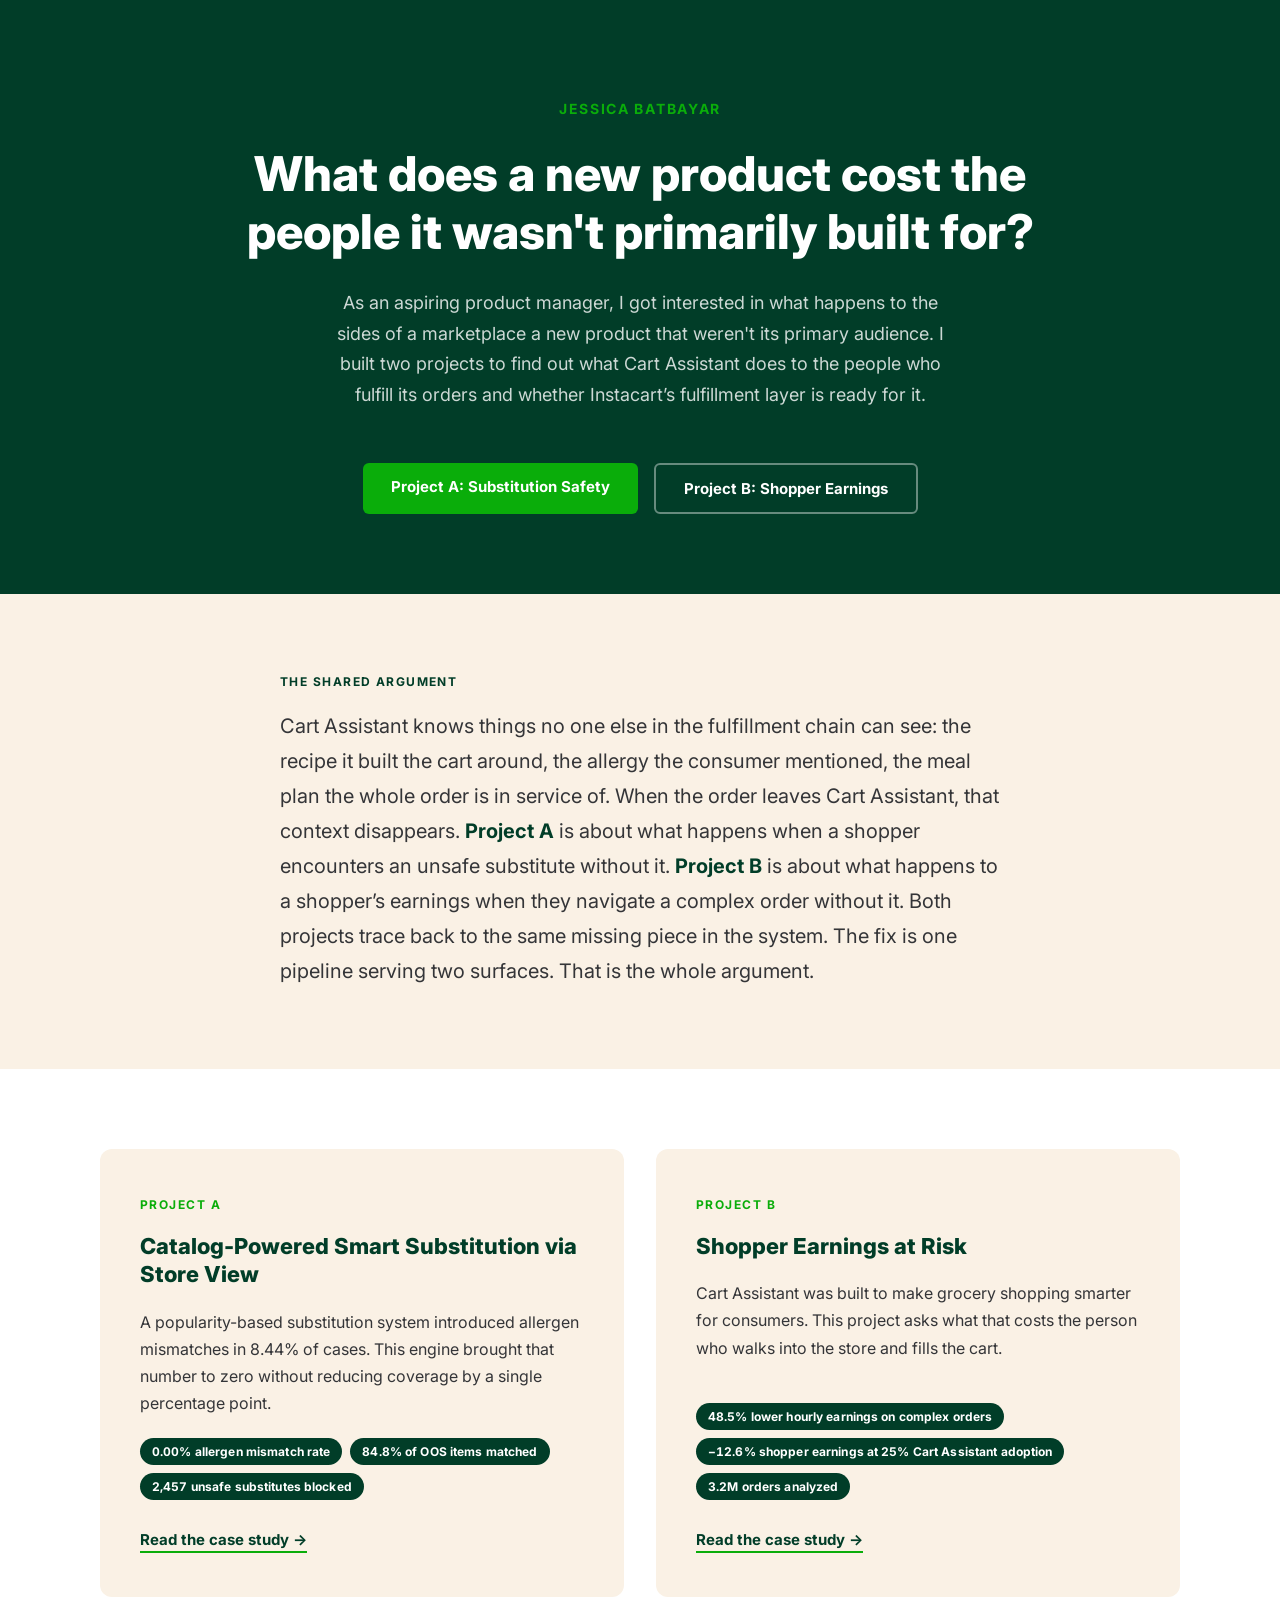
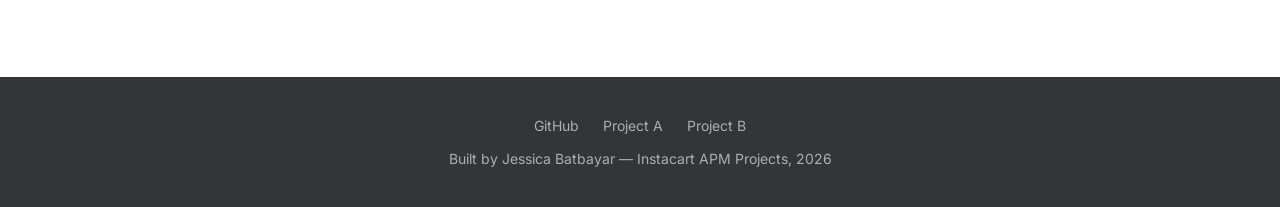
==== index.html @ 861ad926 "website setup" ====
<!DOCTYPE html>
<html lang="en">
<head>
  <meta charset="UTF-8" />
  <meta name="viewport" content="width=device-width, initial-scale=1.0" />
  <title>Jessica Batbayar — Instacart APM Projects</title>
  <meta name="description" content="Two product projects exploring what Instacart's Cart Assistant does to the people who fulfill its orders — a substitution safety engine and a shopper earnings model." />


  <link rel="preconnect" href="https://fonts.googleapis.com" />
  <link rel="preconnect" href="https://fonts.gstatic.com" crossorigin />
  <link href="https://fonts.googleapis.com/css2?family=Inter:wght@400;700;800&display=swap" rel="stylesheet" />

  <style>
    *, *::before, *::after { box-sizing: border-box; margin: 0; padding: 0; }

    :root {
      --kale:         #013D28;
      --green:        #0AAD0A;
      --tuna:         #343538;
      --cashew:       #FAF1E5;
      --white:        #FFFFFF;
      --font:         'Inter', sans-serif;
      --body-size:    18px;
      --line-height:  1.7;
    }

    html { font-family: var(--font); font-size: var(--body-size); color: var(--tuna); }

    /* ── HERO ─────────────────────────────────────────────── */
    .hero {
      background-color: var(--kale);
      color: var(--white);
      padding: 100px 24px 80px;
      text-align: center;
    }

    .hero__name {
      font-size: 14px;
      font-weight: 700;
      letter-spacing: 0.12em;
      text-transform: uppercase;
      color: var(--green);
      margin-bottom: 28px;
    }

    .hero__headline {
      font-size: clamp(28px, 5vw, 48px);
      font-weight: 800;
      line-height: 1.2;
      max-width: 820px;
      margin: 0 auto 28px;
    }

    .hero__sub {
      font-size: 18px;
      font-weight: 400;
      line-height: var(--line-height);
      max-width: 640px;
      margin: 0 auto 52px;
      color: rgba(255,255,255,0.8);
    }

    .hero__ctas {
      display: flex;
      gap: 16px;
      justify-content: center;
      flex-wrap: wrap;
    }

    .btn {
      display: inline-block;
      padding: 14px 28px;
      border-radius: 6px;
      font-size: 15px;
      font-weight: 700;
      text-decoration: none;
      transition: opacity 0.15s ease;
    }
    .btn:hover { opacity: 0.85; }

    .btn--primary {
      background-color: var(--green);
      color: var(--white);
    }

    .btn--outline {
      border: 2px solid rgba(255,255,255,0.4);
      color: var(--white);
    }

    /* ── CONNECTIVE TISSUE ───────────────────────────────── */
    .connective {
      background-color: var(--cashew);
      padding: 80px 24px;
    }

    .connective__inner {
      max-width: 720px;
      margin: 0 auto;
    }

    .connective__label {
      font-size: 12px;
      font-weight: 700;
      letter-spacing: 0.12em;
      text-transform: uppercase;
      color: var(--kale);
      margin-bottom: 20px;
    }

    .connective__body {
      font-size: 20px;
      font-weight: 400;
      line-height: 1.75;
      color: var(--tuna);
    }

    .connective__body strong {
      font-weight: 700;
      color: var(--kale);
    }

    /* ── PROJECT CARDS ───────────────────────────────────── */
    .projects {
      background-color: var(--white);
      padding: 80px 24px;
    }

    .projects__grid {
      display: grid;
      grid-template-columns: repeat(auto-fit, minmax(320px, 1fr));
      gap: 32px;
      max-width: 1080px;
      margin: 0 auto;
    }

    .card {
      background-color: var(--cashew);
      border-radius: 12px;
      padding: 48px 40px;
      display: flex;
      flex-direction: column;
      gap: 20px;
    }

    .card__tag {
      font-size: 12px;
      font-weight: 700;
      letter-spacing: 0.12em;
      text-transform: uppercase;
      color: var(--green);
    }

    .card__title {
      font-size: 22px;
      font-weight: 800;
      line-height: 1.3;
      color: var(--kale);
    }

    .card__thesis {
      font-size: 16px;
      line-height: 1.7;
      color: var(--tuna);
      flex-grow: 1;
    }

    .card__pills {
      display: flex;
      flex-wrap: wrap;
      gap: 8px;
    }

    .pill {
      display: inline-block;
      background-color: var(--kale);
      color: var(--white);
      font-size: 12px;
      font-weight: 700;
      font-variant-numeric: tabular-nums;
      padding: 6px 12px;
      border-radius: 100px;
      letter-spacing: 0.01em;
    }

    .card__cta {
      margin-top: 8px;
    }

    .card__cta a {
      font-size: 15px;
      font-weight: 700;
      color: var(--kale);
      text-decoration: none;
      border-bottom: 2px solid var(--green);
      padding-bottom: 2px;
      transition: color 0.15s ease;
    }
    .card__cta a:hover { color: var(--green); }

    /* ── FOOTER ──────────────────────────────────────────── */
    .footer {
      background-color: var(--tuna);
      color: rgba(255,255,255,0.6);
      padding: 40px 24px;
      text-align: center;
      font-size: 14px;
    }

    .footer__links {
      display: flex;
      justify-content: center;
      gap: 24px;
      flex-wrap: wrap;
      margin-bottom: 16px;
    }

    .footer__links a {
      color: rgba(255,255,255,0.6);
      text-decoration: none;
      font-weight: 400;
      transition: color 0.15s ease;
    }
    .footer__links a:hover { color: var(--white); }

    /* ── RESPONSIVE ──────────────────────────────────────── */
    @media (max-width: 600px) {
      .hero { padding: 72px 20px 60px; }
      .card { padding: 36px 28px; }
      .hero__ctas { flex-direction: column; align-items: center; }
    }
  </style>
</head>

<body>

  <!-- ── HERO ─────────────────────────────────────────── -->
  <section class="hero">
    <p class="hero__name">Jessica Batbayar</p>
    <h1 class="hero__headline">
      What does a new product cost the people it wasn't primarily built for?
    </h1>
    <p class="hero__sub">
      As an aspiring product manager, I got interested in what happens 
      to the sides of a marketplace a new product that weren't its primary audience.
      I built two projects to find out what Cart Assistant does to the people
      who fulfill its orders and whether Instacart&rsquo;s fulfillment layer
      is ready for it.
    </p>
    <div class="hero__ctas">
      <a href="project-a/index.html" class="btn btn--primary">Project A: Substitution Safety</a>
      <a href="project-b/index.html" class="btn btn--outline">Project B: Shopper Earnings</a>
    </div>
  </section>

  <!-- ── CONNECTIVE TISSUE ─────────────────────────────── -->
  <section class="connective">
    <div class="connective__inner">
      <p class="connective__label">The shared argument</p>
      <p class="connective__body">
        Cart Assistant knows things no one else in the fulfillment chain can see:
        the recipe it built the cart around, the allergy the consumer mentioned,
        the meal plan the whole order is in service of. When the order leaves
        Cart Assistant, that context disappears.
        <strong>Project A</strong> is about what happens when a shopper encounters
        an unsafe substitute without it.
        <strong>Project B</strong> is about what happens to a shopper&rsquo;s
        earnings when they navigate a complex order without it.
        Both projects trace back to the same missing piece in the system.
        The fix is one pipeline serving two surfaces. That is the whole argument.
      </p>
    </div>
  </section>

  <!-- ── PROJECT CARDS ─────────────────────────────────── -->
  <section class="projects">
    <div class="projects__grid">

      <div class="card">
        <p class="card__tag">Project A</p>
        <h2 class="card__title">Catalog-Powered Smart Substitution via Store View</h2>
        <p class="card__thesis">
          A popularity-based substitution system introduced allergen mismatches
          in 8.44% of cases. This engine brought that number to zero without
          reducing coverage by a single percentage point.
        </p>
        <div class="card__pills">
          <span class="pill">0.00% allergen mismatch rate</span>
          <span class="pill">84.8% of OOS items matched</span>
          <span class="pill">2,457 unsafe substitutes blocked</span>
        </div>
        <div class="card__cta">
          <a href="project-a/index.html">Read the case study &rarr;</a>
        </div>
      </div>

      <div class="card">
        <p class="card__tag">Project B</p>
        <h2 class="card__title">Shopper Earnings at Risk</h2>
        <p class="card__thesis">
          Cart Assistant was built to make grocery shopping smarter for
          consumers. This project asks what that costs the person who walks
          into the store and fills the cart.
        </p>
        <div class="card__pills">
          <span class="pill">48.5% lower hourly earnings on complex orders</span>
          <span class="pill">−12.6% shopper earnings at 25% Cart Assistant adoption</span>
          <span class="pill">3.2M orders analyzed</span>
        </div>
        <div class="card__cta">
          <a href="project-b/index.html">Read the case study &rarr;</a>
        </div>
      </div>

    </div>
  </section>

  <!-- ── FOOTER ─────────────────────────────────────────── -->
  <footer class="footer">
    <div class="footer__links">
      <a href="https://github.com/jessicabat/instacart" target="_blank" rel="noopener">GitHub</a>
      <a href="project-a/index.html">Project A</a>
      <a href="project-b/index.html">Project B</a>
    </div>
    <p>Built by Jessica Batbayar &mdash; Instacart APM Projects, 2026</p>
  </footer>

</body>
</html>
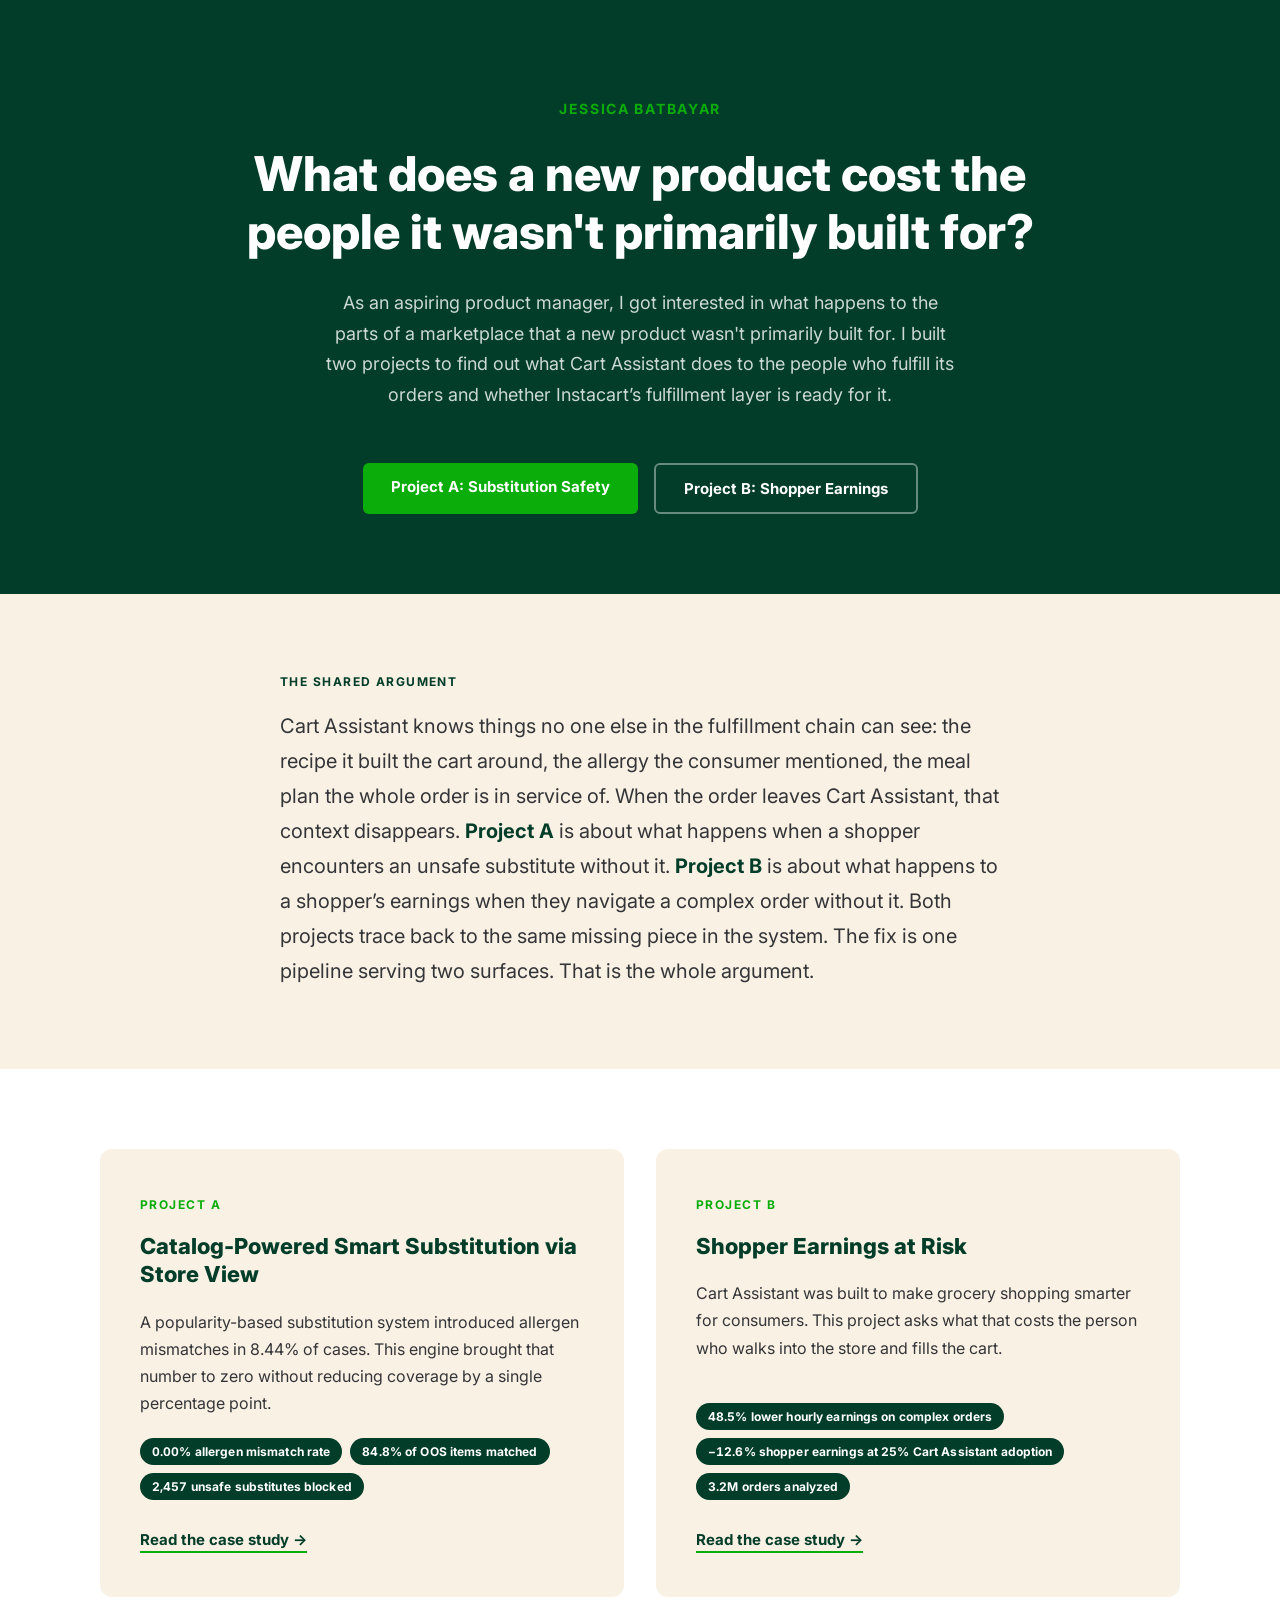
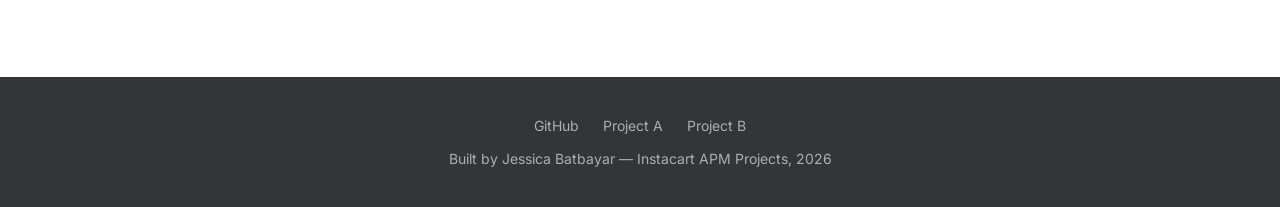
==== commit b55bc284: "website upgrades" ====
--- a/index.html
+++ b/index.html
@@ -242,8 +242,8 @@
       What does a new product cost the people it wasn't primarily built for?
     </h1>
     <p class="hero__sub">
-      As an aspiring product manager, I got interested in what happens 
-      to the sides of a marketplace a new product that weren't its primary audience.
+      As an aspiring product manager, I got interested in what happens to the 
+      parts of a marketplace that a new product wasn't primarily built for.
       I built two projects to find out what Cart Assistant does to the people
       who fulfill its orders and whether Instacart&rsquo;s fulfillment layer
       is ready for it.
